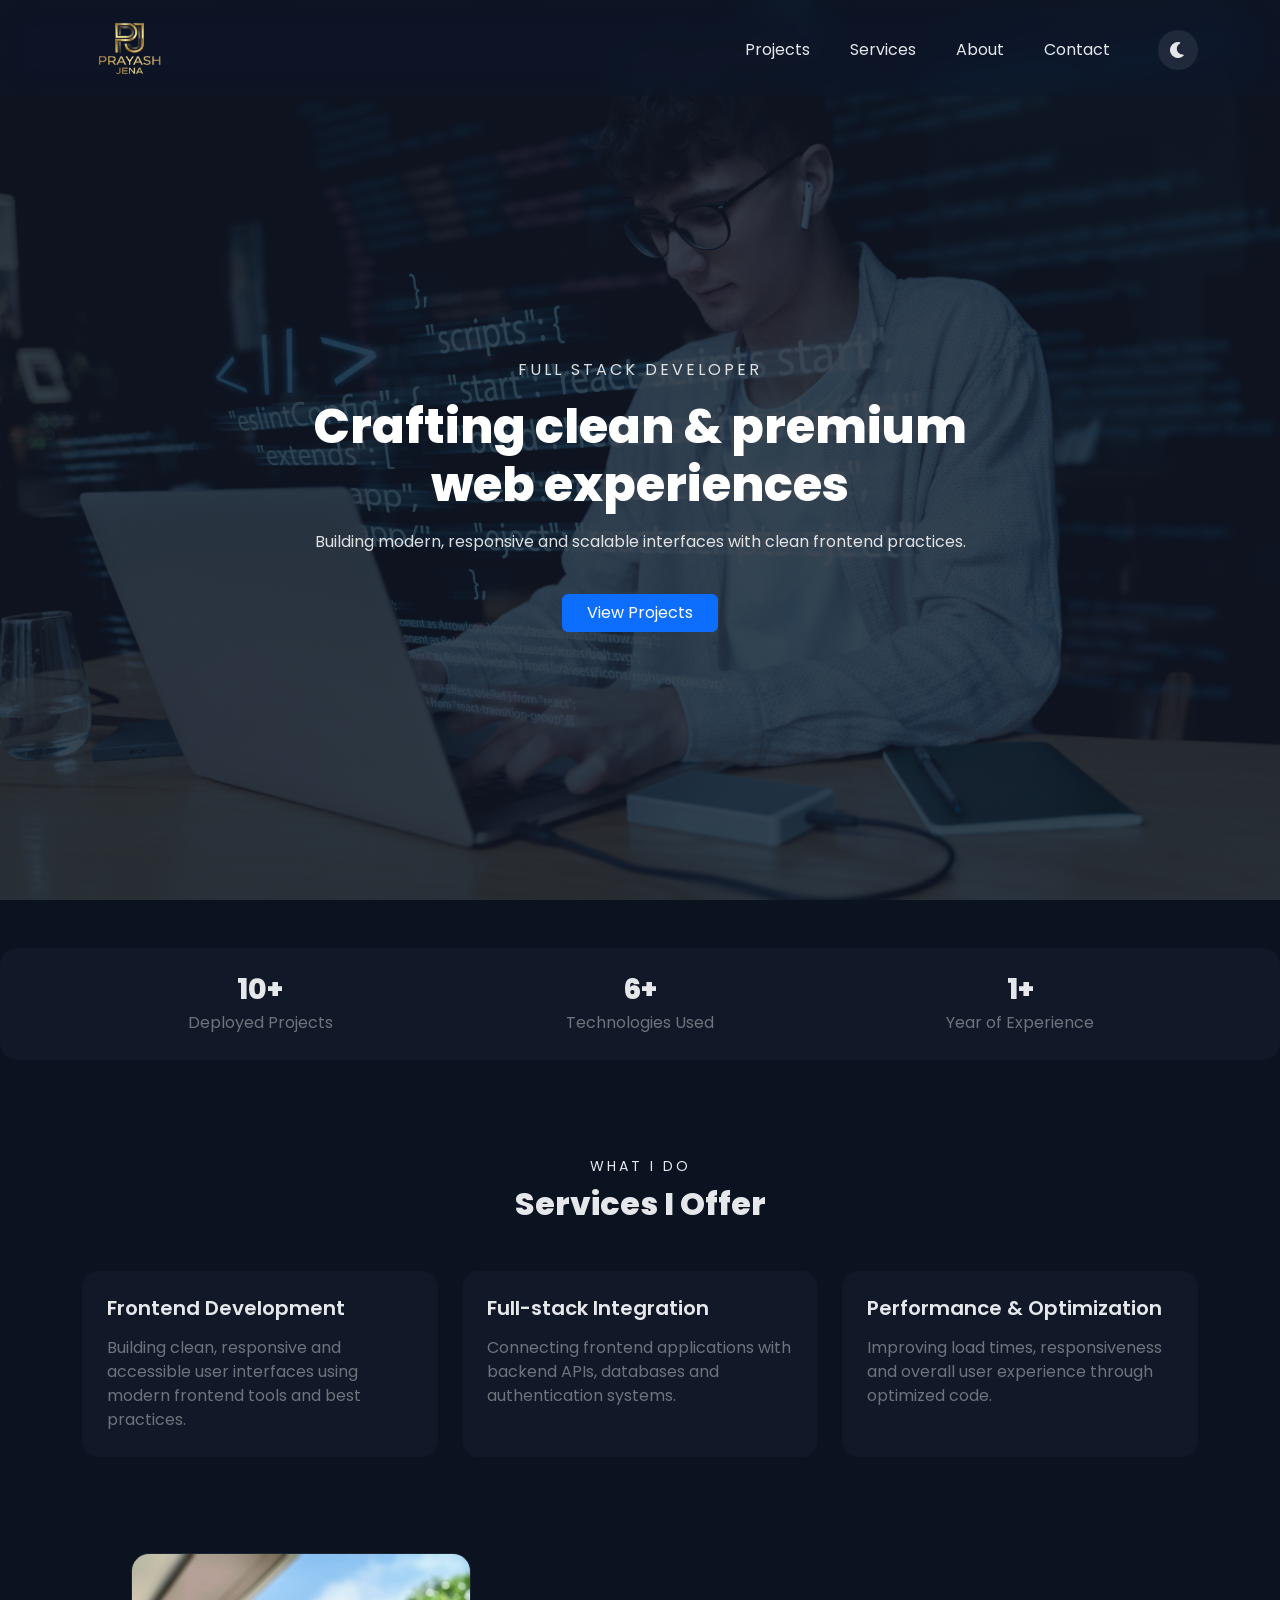
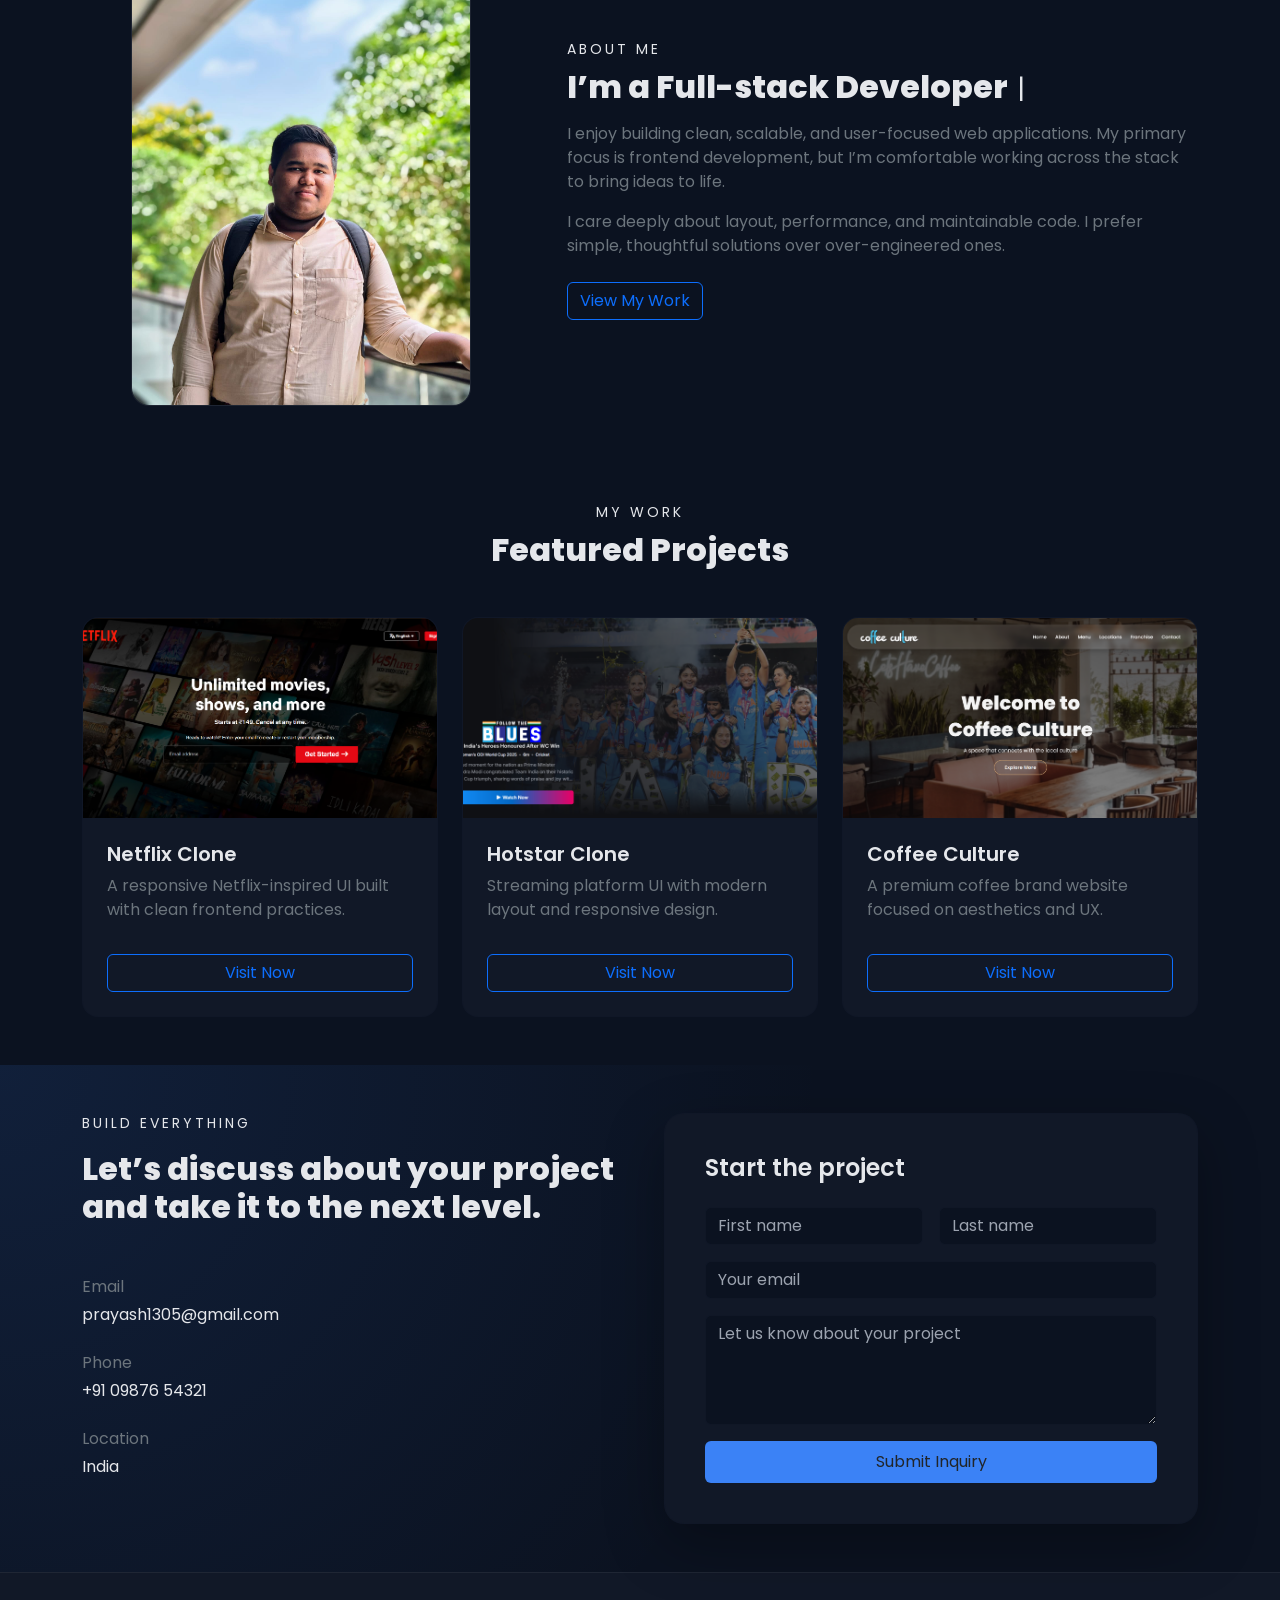
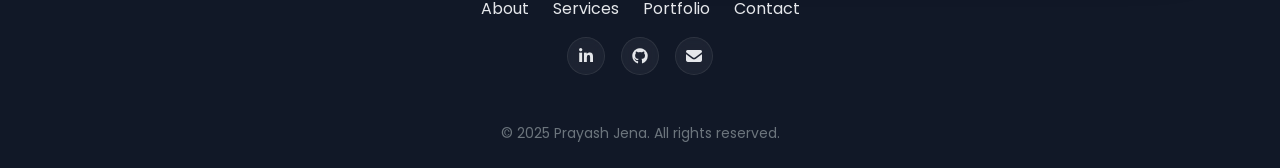
==== index.html @ 80532140 "Created and uploaded" ====
<!DOCTYPE html>
<html lang="en">

<head>
  <meta charset="UTF-8">
  <meta name="viewport" content="width=device-width, initial-scale=1.0">
  <title>Portfolio bootstrap</title>
  <link rel="stylesheet" href="./assets/css/bootstrap-icons.min.css">
  <link rel="stylesheet" href="./assets/css/all.min.css">
  <link rel="stylesheet" href="./assets/css/font.css">
  <link rel="stylesheet" href="./assets/css/bootstrap.min.css">
  <link rel="stylesheet" href="./assets/css/style.css">
  <link rel="shortcut icon" href="./assets/images/Me/logo.png" type="image/png">
</head>

<body>
  <header class="position-fixed top-0 start-0 w-100">
    <nav class="navbar navbar-expand-lg navbar-blur py-2 pb-1">
      <div class="container">

        <a class="navbar-brand fw-semibold" href="#hero">
          <img src="./assets/images/Me/logo-me.png" alt="logo" width="95" height="95" class="img-fluid d-block">
        </a>

        <button class="navbar-toggler border-0 shadow-none" type="button" data-bs-toggle="collapse"
          data-bs-target="#mainNavbar">
          <span class="navbar-toggler-icon"></span>
        </button>

        <div class="collapse navbar-collapse justify-content-end" id="mainNavbar">
          <ul class="navbar-nav align-items-lg-center gap-lg-4">

            <li class="nav-item"><a class="nav-link" href="#projects">Projects</a></li>
            <li class="nav-item"><a class="nav-link" href="#services">Services</a></li>
            <li class="nav-item"><a class="nav-link" href="#about">About</a></li>
            <li class="nav-item"><a class="nav-link" href="#contact">Contact</a></li>

            <li class="nav-item ms-lg-3">
              <button id="themeToggle"
                class="theme-toggle d-flex align-items-center justify-content-center rounded-circle border-0"
                aria-label="Toggle theme">
                <i class="fa-solid fa-moon"></i>
              </button>
            </li>

          </ul>
        </div>
      </div>
    </nav>
  </header>
  <main>
    <section id="hero" class="min-vh-100 d-flex align-items-center text-center">

      <div class="container">
        <div class="mx-auto hero-content">
          <div class="animate-up">
            <p class="text-uppercase fw-medium letter-spacing mb-3">
              Full Stack Developer
            </p>


            <h1 class="fw-bold display-5 mb-3">
              Crafting clean & premium<br class="d-none d-md-block">
              web experiences
            </h1>

            <p class="mt-3">
              Building modern, responsive and scalable interfaces with clean frontend practices.
            </p>

            <a href="#projects" class="btn btn-primary mt-4 px-4">
              View Projects
            </a>

          </div>
        </div>

    </section>
    <section id="stats" class="py-5">
      <div class="surface p-4">
        <div class="container">
          <div class="row text-center g-4">
            <div class="col-12 col-md-4 animate-up" data-stagger>
              <h3 class="fw-bold mb-1 stat-number" data-target="10">10+</h3>
              <p class="text-secondary mb-0">Deployed Projects</p>
            </div>
            <div class="col-12 col-md-4 animate-up" data-stagger>
              <h3 class="fw-bold mb-1 stat-number" data-target="6">6+</h3>
              <p class="text-secondary mb-0">Technologies Used</p>
            </div>
            <div class="col-12 col-md-4 animate-up" data-stagger>
              <h3 class="fw-bold mb-1 stat-number" data-target="1">&lt; 1</h3>
              <p class="text-secondary mb-0">Year of Experience</p>
            </div>
          </div>
        </div>
      </div>
    </section>
    <section id="services" class="py-5">
      <div class="container">
        <div class="text-center mb-5">
          <p class="text-uppercase small letter-spacing mb-2">
            What I Do
          </p>
          <h2 class="fw-bold">
            Services I Offer
          </h2>
        </div>
        <div class="row g-4">
          <div class="col-12 col-md-4">
            <div class="service-card h-100 p-4 animate-left" data-stagger>
              <h5 class="fw-semibold mb-3">Frontend Development</h5>
              <p class="text-secondary mb-0">
                Building clean, responsive and accessible user interfaces using modern frontend tools and best
                practices.
              </p>
            </div>
          </div>
          <div class="col-12 col-md-4">
            <div class="service-card h-100 p-4 animate-up" data-stagger>
              <h5 class="fw-semibold mb-3">Full-stack Integration</h5>
              <p class="text-secondary mb-0">
                Connecting frontend applications with backend APIs, databases and authentication systems.
              </p>
            </div>
          </div>
          <div class="col-12 col-md-4">
            <div class="service-card h-100 p-4 animate-right" data-stagger>
              <h5 class="fw-semibold mb-3">Performance & Optimization</h5>
              <p class="text-secondary mb-0">
                Improving load times, responsiveness and overall user experience through optimized code.
              </p>
            </div>
          </div>
        </div>
      </div>
    </section>
    <section id="about" class="py-5">
      <div class="container">

        <div class="row align-items-center g-5">

          <div class="col-12 col-md-5 text-center animate-left" data-stagger>
            <div class="about-img-wrapper mx-auto overflow-hidden">
              <img src="./assets/images/Me/me-hu.jpg" alt="Prayash" class="img-fluid w-100 h-auto d-block">
            </div>
          </div>

          <div class="col-12 col-md-7 animate-right" data-stagger>
            <p class="text-uppercase small letter-spacing mb-2">
              About Me
            </p>

            <h2 class="sub-title fw-bold mb-3">
              I’m a Full-stack Developer
            </h2>

            <p class="text-secondary mb-3">
              I enjoy building clean, scalable, and user-focused web applications.
              My primary focus is frontend development, but I’m comfortable working
              across the stack to bring ideas to life.
            </p>

            <p class="text-secondary mb-4">
              I care deeply about layout, performance, and maintainable code.
              I prefer simple, thoughtful solutions over over-engineered ones.
            </p>

            <a href="#projects" class="btn btn-outline-primary">
              View My Work
            </a>
          </div>

        </div>

      </div>
    </section>
    <section id="projects" class="py-5">
      <div class="container">
        <div class="text-center mb-5 animate-up" data-stagger>
          <p class="text-uppercase small letter-spacing mb-2">
            My Work
          </p>
          <h2 class="fw-bold">
            Featured Projects
          </h2>
        </div>

        <div class="row g-4">
          <div class="col-12 col-md-4">
            <div class="project-card h-100 d-flex flex-column animate-left" data-stagger>

              <div class="project-img-wrapper">
                <img src="./assets/images/project-images/netflix.png" alt="Netflix Clone">
              </div>

              <div class="p-4 d-flex flex-column flex-grow-1">
                <h5 class="fw-semibold mb-2">Netflix Clone</h5>
                <p class="text-secondary flex-grow-1">
                  A responsive Netflix-inspired UI built with clean frontend practices.
                </p>
                <a href="https://cinex-pj.vercel.app/" target="_blank" class="btn btn-outline-primary mt-3">
                  Visit Now
                </a>
              </div>

            </div>
          </div>
          <div class="col-12 col-md-4">
            <div class="project-card h-100 d-flex flex-column animate-up" data-stagger>

              <div class="project-img-wrapper">
                <img src="./assets/images/project-images/hotstar.png" alt="Hotstar Clone">
              </div>

              <div class="p-4 d-flex flex-column flex-grow-1">
                <h5 class="fw-semibold mb-2">Hotstar Clone</h5>
                <p class="text-secondary flex-grow-1">
                  Streaming platform UI with modern layout and responsive design.
                </p>
                <a href="https://jiohotstarclone.vercel.app/" target="_blank" class="btn btn-outline-primary mt-3">
                  Visit Now
                </a>
              </div>

            </div>
          </div>
          <div class="col-12 col-md-4">
            <div class="project-card h-100 d-flex flex-column animate-right" data-stagger>

              <div class="project-img-wrapper">
                <img src="./assets/images/project-images/cawfee.png" alt="Coffee Culture">
              </div>

              <div class="p-4 d-flex flex-column flex-grow-1">
                <h5 class="fw-semibold mb-2">Coffee Culture</h5>
                <p class="text-secondary flex-grow-1">
                  A premium coffee brand website focused on aesthetics and UX.
                </p>
                <a href="https://coffee-culture-pj.vercel.app/" target="_blank" class="btn btn-outline-primary mt-3">
                  Visit Now
                </a>
              </div>
            </div>
          </div>
        </div>
      </div>
    </section>
    <section id="contact" class="contact-section py-5">
      <div class="container">

        <div class="row g-5 align-items-stretch">

          <div class="col-12 col-lg-6 animate-left" data-stagger>

            <p class="text-uppercase small letter-spacing mb-3">
              Build Everything
            </p>

            <h2 class="fw-bold mb-4">
              Let’s discuss about your project<br>
              and take it to the next level.
            </h2>

            <div class="contact-info mt-5">

              <div class="mb-4">
                <p class="text-secondary mb-1">Email</p>
                <p class="mb-0">prayash1305@gmail.com</p>
              </div>

              <div class="mb-4">
                <p class="text-secondary mb-1">Phone</p>
                <p class="mb-0">+91 09876 54321</p>
              </div>

              <div>
                <p class="text-secondary mb-1">Location</p>
                <p class="mb-0">India</p>
              </div>

            </div>

          </div>

          <div class="col-12 col-lg-6 animate-right" data-stagger>

            <div class="contact-form-box">

              <h4 class="fw-semibold mb-4">
                Start the project
              </h4>

              <form>
                <div class="row g-3">

                  <div class="col-12 col-md-6">
                    <input type="text" class="form-control" placeholder="First name" required>
                  </div>

                  <div class="col-12 col-md-6">
                    <input type="text" class="form-control" placeholder="Last name" required>
                  </div>

                  <div class="col-12">
                    <input type="email" class="form-control" placeholder="Your email" required>
                  </div>

                  <div class="col-12">
                    <textarea class="form-control" rows="4" placeholder="Let us know about your project"
                      required></textarea>
                  </div>

                  <div class="col-12">
                    <button type="submit" class="btn sumbit-btn w-100 py-2">
                      Submit Inquiry
                    </button>
                  </div>

                </div>
              </form>

            </div>

          </div>

        </div>

      </div>
    </section>
  </main>
  <footer class="footer py-4">
    <div class="container text-center animate-up">
      <ul class="footer-nav d-flex justify-content-center gap-4 mb-3 p-0 m-0">
        <li><a href="#about" class="text-decoration-none">About</a></li>
        <li><a href="#services" class="text-decoration-none">Services</a></li>
        <li><a href="#projects" class="text-decoration-none">Portfolio</a></li>
        <li><a href="#contact" class="text-decoration-none">Contact</a></li>
      </ul>

      <div class="footer-social d-flex justify-content-center gap-3">
        <a href="https://in.linkedin.com/in/prayash-jena" target="_blank" aria-label="LinkedIn"
          class="d-flex justify-content-center align-items-center rounded-circle text-decoration-none">
          <i class="fa-brands fa-linkedin-in"></i>
        </a>

        <a href="https://github.com/prayash1322" target="_blank" aria-label="GitHub"
          class="d-flex justify-content-center align-items-center rounded-circle text-decoration-none">
          <i class="fa-brands fa-github"></i>
        </a>

        <a href="mailto:prayash1305@gmail.com" aria-label="Email"
          class="d-flex justify-content-center align-items-center rounded-circle text-decoration-none">
          <i class="fa-solid fa-envelope"></i>
        </a>
      </div>

    </div>
    </div>
    <div class="container text-center animate-up">
      <p class="pt-5 mb-0 small text-muted">
        © 2025 Prayash Jena. All rights reserved.
      </p>
    </div>
  </footer>

  <script src="./assets/js/bootstrap.bundle.js"></script>
  <script src="./assets/js/theme.js"></script>
  <button id="scrollTopBtn" class="btn rounded-circle position-fixed d-flex align-items-center justify-content-center"
    aria-label="Scroll to top">
    <i class="fa-solid fa-angles-up"></i>
  </button>
</body>

</html>
---- assets/css/font.css ----
@font-face {
    font-family: 'Poppins';
    src: url('../fonts/Poppins-Black.woff2') format('woff2'),
        url('../fonts/Poppins-Black.woff') format('woff');
    font-weight: 900;
    font-style: normal;
    font-display: swap;
}

@font-face {
    font-family: 'Poppins';
    src: url('../fonts/Poppins-BlackItalic.woff2') format('woff2'),
        url('../fonts/Poppins-BlackItalic.woff') format('woff');
    font-weight: 900;
    font-style: italic;
    font-display: swap;
}

@font-face {
    font-family: 'Poppins';
    src: url('../fonts/Poppins-Bold.woff2') format('woff2'),
        url('../fonts/Poppins-Bold.woff') format('woff');
    font-weight: bold;
    font-style: normal;
    font-display: swap;
}

@font-face {
    font-family: 'Poppins';
    src: url('../fonts/Poppins-ExtraLightItalic.woff2') format('woff2'),
        url('../fonts/Poppins-ExtraLightItalic.woff') format('woff');
    font-weight: 200;
    font-style: italic;
    font-display: swap;
}

@font-face {
    font-family: 'Poppins';
    src: url('../fonts/Poppins-ExtraLight.woff2') format('woff2'),
        url('../fonts/Poppins-ExtraLight.woff') format('woff');
    font-weight: 200;
    font-style: normal;
    font-display: swap;
}

@font-face {
    font-family: 'Poppins';
    src: url('../fonts/Poppins-Medium.woff2') format('woff2'),
        url('../fonts/Poppins-Medium.woff') format('woff');
    font-weight: 500;
    font-style: normal;
    font-display: swap;
}

@font-face {
    font-family: 'Poppins';
    src: url('../fonts/Poppins-Italic.woff2') format('woff2'),
        url('../fonts/Poppins-Italic.woff') format('woff');
    font-weight: normal;
    font-style: italic;
    font-display: swap;
}

@font-face {
    font-family: 'Poppins';
    src: url('../fonts/Poppins-BoldItalic.woff2') format('woff2'),
        url('../fonts/Poppins-BoldItalic.woff') format('woff');
    font-weight: bold;
    font-style: italic;
    font-display: swap;
}

@font-face {
    font-family: 'Poppins';
    src: url('../fonts/Poppins-LightItalic.woff2') format('woff2'),
        url('../fonts/Poppins-LightItalic.woff') format('woff');
    font-weight: 300;
    font-style: italic;
    font-display: swap;
}

@font-face {
    font-family: 'Poppins';
    src: url('../fonts/Poppins-Light.woff2') format('woff2'),
        url('../fonts/Poppins-Light.woff') format('woff');
    font-weight: 300;
    font-style: normal;
    font-display: swap;
}

@font-face {
    font-family: 'Poppins';
    src: url('../fonts/Poppins-ExtraBoldItalic.woff2') format('woff2'),
        url('../fonts/Poppins-ExtraBoldItalic.woff') format('woff');
    font-weight: bold;
    font-style: italic;
    font-display: swap;
}

@font-face {
    font-family: 'Poppins';
    src: url('../fonts/Poppins-ExtraBold.woff2') format('woff2'),
        url('../fonts/Poppins-ExtraBold.woff') format('woff');
    font-weight: bold;
    font-style: normal;
    font-display: swap;
}

@font-face {
    font-family: 'Poppins';
    src: url('../fonts/Poppins-SemiBoldItalic.woff2') format('woff2'),
        url('../fonts/Poppins-SemiBoldItalic.woff') format('woff');
    font-weight: 600;
    font-style: italic;
    font-display: swap;
}

@font-face {
    font-family: 'Poppins';
    src: url('../fonts/Poppins-Regular.woff2') format('woff2'),
        url('../fonts/Poppins-Regular.woff') format('woff');
    font-weight: normal;
    font-style: normal;
    font-display: swap;
}

@font-face {
    font-family: 'Poppins';
    src: url('../fonts/Poppins-MediumItalic.woff2') format('woff2'),
        url('../fonts/Poppins-MediumItalic.woff') format('woff');
    font-weight: 500;
    font-style: italic;
    font-display: swap;
}

@font-face {
    font-family: 'Poppins';
    src: url('../fonts/Poppins-SemiBold.woff2') format('woff2'),
        url('../fonts/Poppins-SemiBold.woff') format('woff');
    font-weight: 600;
    font-style: normal;
    font-display: swap;
}

@font-face {
    font-family: 'Poppins';
    src: url('../fonts/Poppins-ThinItalic.woff2') format('woff2'),
        url('../fonts/Poppins-ThinItalic.woff') format('woff');
    font-weight: 100;
    font-style: italic;
    font-display: swap;
}

@font-face {
    font-family: 'Poppins';
    src: url('../fonts/Poppins-Thin.woff2') format('woff2'),
        url('../fonts/Poppins-Thin.woff') format('woff');
    font-weight: 100;
    font-style: normal;
    font-display: swap;
}
---- assets/css/style.css ----
:root {
  --bg-main: #0b1220;
  --bg-dark: #111827;
  --surface-dark: rgba(17, 24, 39, 0.7);
  --text-light: #e5e7eb;
  --text-muted: #9ca3af;
  --bs-body-font-family: 'Poppins';
  --accent-blue: #3b82f6;
  --accent-gold: #c7a24d;
  --blur-strength: 14px;
  --navbar-blur-bg: rgba(17, 24, 39, 0.4);
  --hero-overlay: rgba(17, 24, 39, 0.8);
  --hero-text: #ffffff;
  --hero-subtext: rgba(255, 255, 255, 0.85);
  --contact-bg: radial-gradient(circle at top left, rgba(59, 130, 246, 0.12), transparent 60%);
}

body.light-theme {
  --bg-main: #f5f7fb;
  --bg-dark: #ffffff;
  --surface-dark: rgba(0, 0, 0, 0.04);
  --text-light: #0f172a;
  --text-muted: #475569;
  --accent-blue: #2563eb;
  --hero-overlay: rgba(245, 247, 251, 0.65);
  --hero-text: #0f172a;
  --hero-subtext: #131e2f;
  --contact-bg: radial-gradient(circle at top left, rgba(37, 99, 235, 0.08), transparent 60%);
}

::-webkit-scrollbar {
  display: none;
}

body {
  background-color: var(--bg-main);
  color: var(--text-light);
  font-family: var(--bs-body-font-family);
  overflow-x: hidden;
}

section {
  background-color: var(--bg-main);
}

header {
  position: fixed;
  top: 0;
  width: 100%;
  z-index: 10;
}

.navbar {
  padding: 12px 0;
}

.navbar-blur {
  background: var(--navbar-blur-bg);
  backdrop-filter: saturate(150%) blur(var(--blur-strength));
  -webkit-backdrop-filter: saturate(150%) blur(var(--blur-strength));
}

.navbar .nav-link {
  position: relative;
  color: var(--text-light);
}

body.light-theme .navbar .nav-link {
  color: var(--hero-subtext);
}

.navbar .nav-link:hover {
  color: var(--accent-blue);
}

.navbar .nav-link::after {
  content: "";
  position: absolute;
  left: 0;
  bottom: -1px;
  width: 0;
  height: 2px;
  background: var(--accent-blue);
  transition: width 0.3s ease;
}

.navbar .nav-link:hover::after {
  width: 100%;
}

.theme-toggle {
  width: 40px;
  height: 40px;
  background: rgba(255, 255, 255, 0.08);
  border: 1px solid rgba(255, 255, 255, 0.18);
  color: var(--text-light);
  transition: all 0.2s ease;
}

body.light-theme .theme-toggle {
  background: rgba(0, 0, 0, 0.05);
  border-color: rgba(0, 0, 0, 0.1);
  color: #0f172a;
}

.theme-toggle i {
  transition: transform 0.4s ease, opacity 0.4s ease;
}

.theme-toggle i.rotate {
  transform: rotate(180deg);
  opacity: 0;
}

.btn {
  transition: all 0.25s ease;
}

.btn:hover {
  transform: translateY(-2px);
  box-shadow: 0 8px 24px rgba(0, 0, 0, 0.25);
}

#hero {
  padding-top: 90px;
  background:
    linear-gradient(var(--hero-overlay), var(--hero-overlay)),
    url("../images/hero.jpg") center / cover no-repeat;
}

#hero h1 {
  color: var(--hero-text);
}

#hero p {
  color: var(--hero-subtext);
}

.hero-content {
  max-width: 720px;
}

.letter-spacing {
  letter-spacing: 3px;
}

.animate-up,
.animate-left,
.animate-right {
  opacity: 0;
  transition: all 0.8s ease;
}

.animate-up {
  transform: translateY(24px);
}

.animate-left {
  transform: translateX(-32px);
}

.animate-right {
  transform: translateX(32px);
}

.animate-up.show,
.animate-left.show,
.animate-right.show {
  opacity: 1;
  transform: translate(0);
}

.surface,
.service-card,
.project-card,
.contact-form-box {
  background-color: var(--bg-dark);
  border: 1px solid var(--surface-dark);
}

.surface {
  border-radius: 16px;
}

.service-card {
  border-radius: 16px;
  transition: all 0.3s ease;
}

.service-card:hover {
  transform: translateY(-4px);
  border-color: var(--accent-blue);
  box-shadow: 0 12px 32px rgba(0, 0, 0, 0.35);
}

.project-card {
  border-radius: 16px;
  overflow: hidden;
  transition: all 0.3s ease;
}

.project-card:hover {
  border-color: var(--accent-blue);
  box-shadow: 1px 3px 8px var(--accent-blue);
}

.project-img-wrapper {
  overflow: hidden;
}

.project-img-wrapper img {
  width: 100%;
  height: 200px;
  object-fit: cover;
  transition: transform 0.5s ease;
}

.project-card:hover img {
  transform: scale(1.08);
}

.about-img-wrapper {
  max-width: 340px;
  border-radius: 18px;
  border: 1px solid rgba(255, 255, 255, 0.08);
}

.sub-title {
  position: relative;
}

.sub-title::after {
  content: "|";
  font-weight: 400;
  margin-left: 3px;
  font-size: 26px;
  animation: blink 1s infinite;
}

@keyframes blink {
  50% { opacity: 0; }
}

.contact-section {
  background: var(--contact-bg);
}

.contact-form-box {
  padding: 2.5rem;
  border-radius: 20px;
  box-shadow: 0 20px 60px rgba(0, 0, 0, 0.3);
}

.contact-form-box .form-control {
  background-color: var(--bg-main);
  border: 1px solid var(--surface-dark);
  color: var(--text-light);
}

.contact-form-box .form-control::placeholder {
  color: var(--text-muted);
}

.contact-form-box .form-control:focus {
  border-color: var(--accent-blue);
  box-shadow: 0 1px 5px var(--accent-blue);
}

.sumbit-btn {
  background-color: var(--accent-blue);
  transition: all 0.3s ease;
}

.sumbit-btn:hover {
  background-color: transparent;
  border: 1px solid var(--accent-blue);
}

.footer {
  background-color: var(--bg-dark);
  border-top: 1px solid rgba(255, 255, 255, 0.06);
  color: var(--text-muted);
}

.footer-nav {
  list-style: none;
}

.footer-nav a,
.footer-social a {
  color: var(--text-light);
  transition: all 0.25s ease;
}

.footer-nav a:hover {
  color: var(--text-muted);
}

.footer-social a {
  width: 38px;
  height: 38px;
  background: rgba(255, 255, 255, 0.05);
  border: 1px solid rgba(255, 255, 255, 0.08);
  backdrop-filter: blur(6px);
}

.footer-social a:hover {
  transform: translateY(-3px);
  background: rgba(255, 255, 255, 0.12);
}

#scrollTopBtn {
  right: 24px;
  bottom: 24px;
  width: 42px;
  height: 42px;
  background: rgba(255, 255, 255, 0.08);
  border: 1px solid rgba(255, 255, 255, 0.12);
  color: var(--text-light);
  opacity: 0;
  visibility: hidden;
  transition: all 0.3s ease;
  z-index: 100;
}

#scrollTopBtn.show {
  opacity: 1;
  visibility: visible;
}

#scrollTopBtn:hover {
  background: rgba(255, 255, 255, 0.16);
  transform: translateY(-2px);
}

body.light-theme #scrollTopBtn {
  background: rgba(0, 0, 0, 0.06);
  border-color: rgba(0, 0, 0, 0.12);
  color: var(--text-light);
}


@media (max-width: 576px) {
  section {
    padding: 48px 0;
  }

  #hero h1 {
    font-size: 33.6px;
  }

  #hero p {
    font-size: 15.2px;
  }

  .project-img-wrapper img {
    height: 180px;
  }

  .animate-left,
  .animate-right {
    transform: translateY(24px);
  }
}
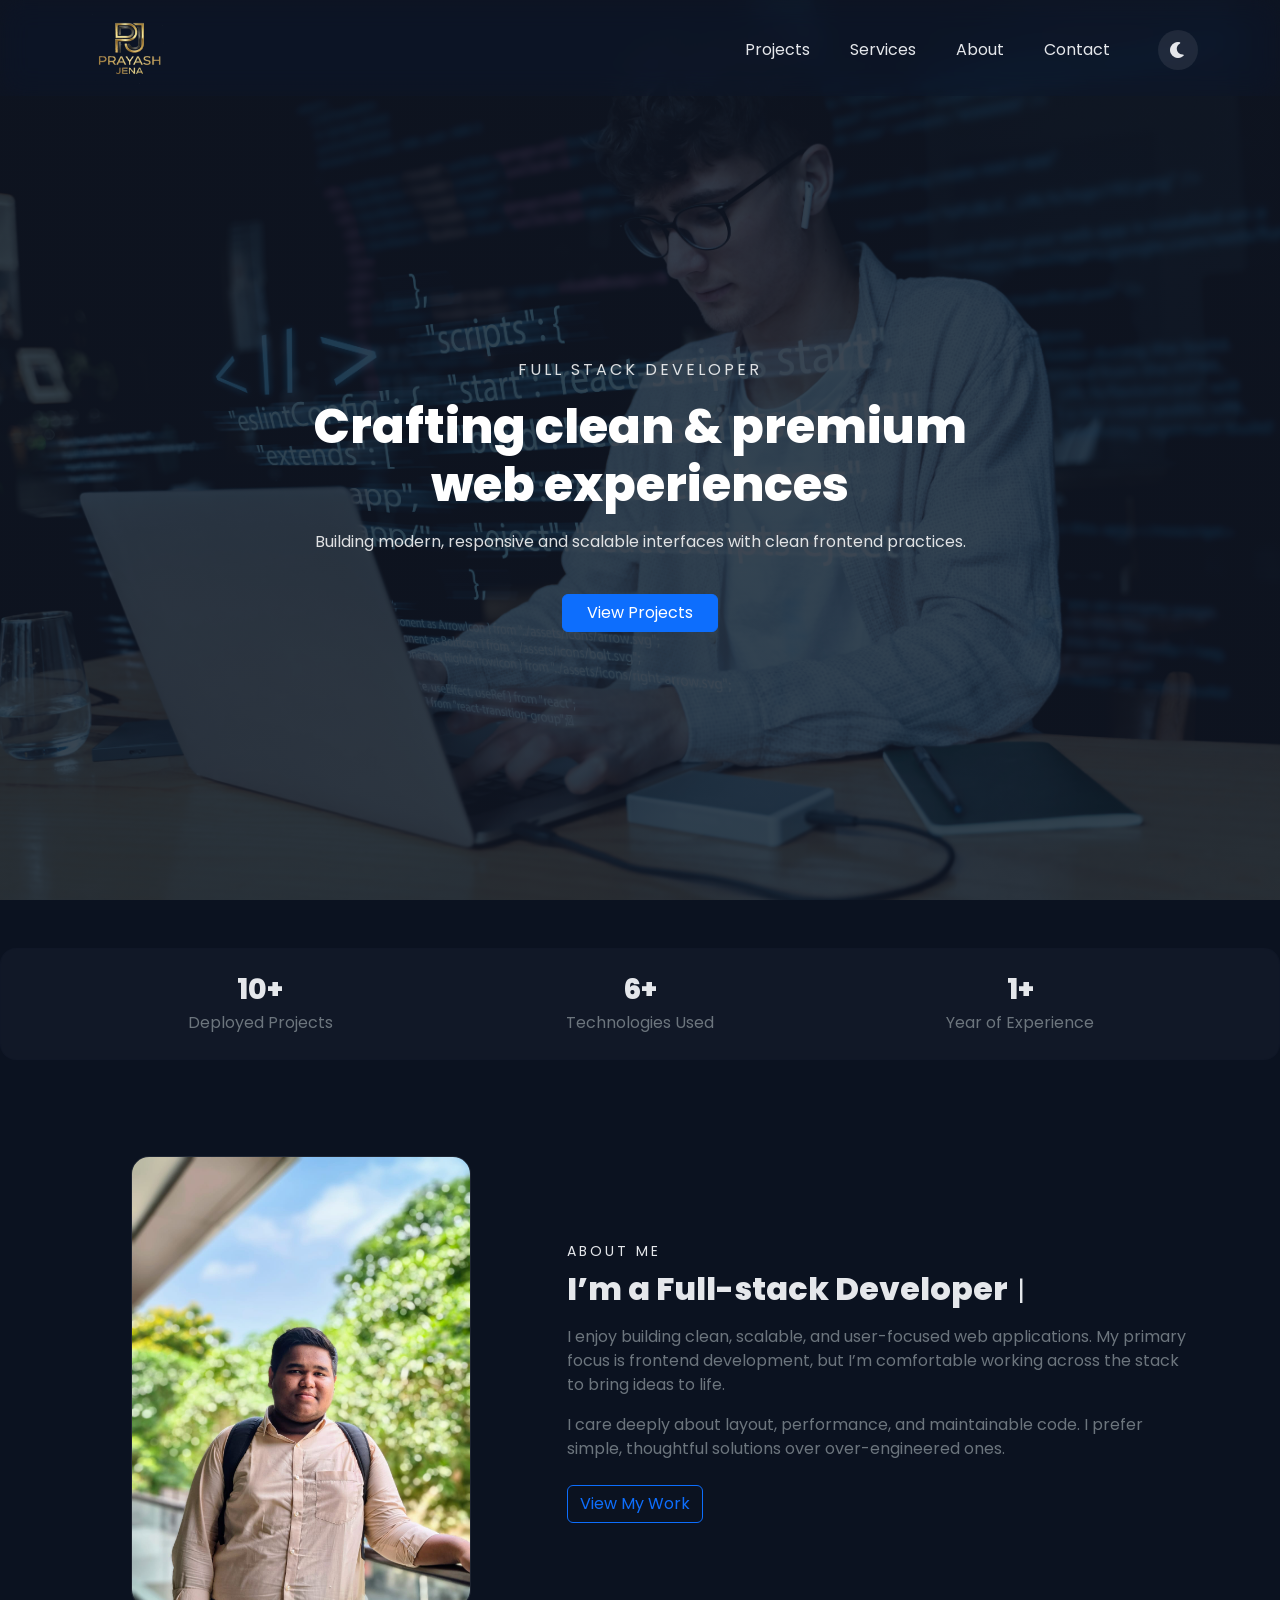
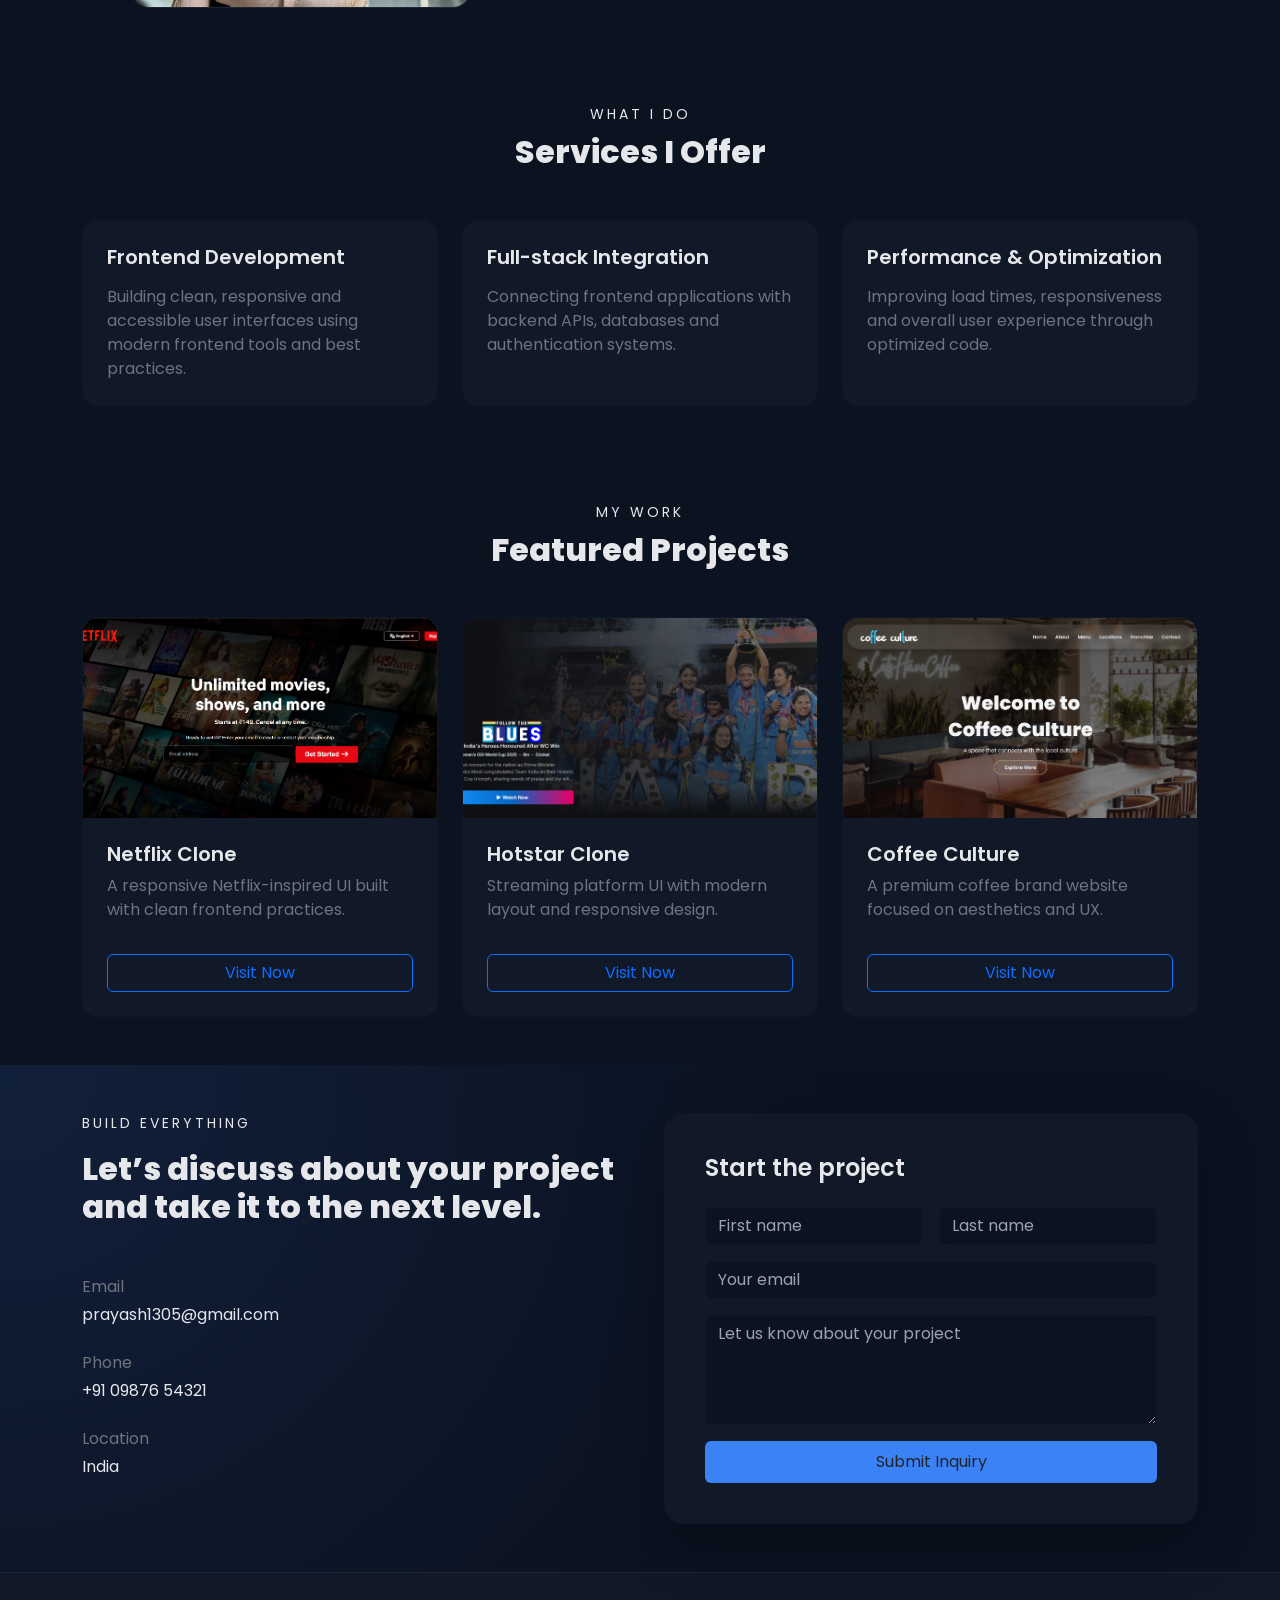
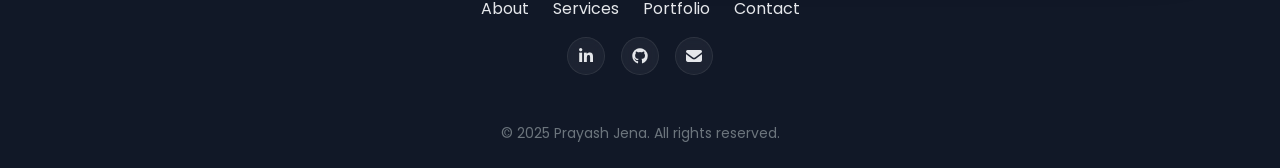
==== commit ad236b7c: "little fixing" ====
--- a/index.html
+++ b/index.html
@@ -14,6 +14,7 @@
 </head>
 
 <body>
+  <!-- Header -->
   <header class="position-fixed top-0 start-0 w-100">
     <nav class="navbar navbar-expand-lg navbar-blur py-2 pb-1">
       <div class="container">
@@ -48,34 +49,31 @@
       </div>
     </nav>
   </header>
+  <!-- Main -->
   <main>
+    <!-- Hero Section -->
     <section id="hero" class="min-vh-100 d-flex align-items-center text-center">
-
       <div class="container">
         <div class="mx-auto hero-content">
           <div class="animate-up">
             <p class="text-uppercase fw-medium letter-spacing mb-3">
               Full Stack Developer
             </p>
-
-
             <h1 class="fw-bold display-5 mb-3">
               Crafting clean & premium<br class="d-none d-md-block">
               web experiences
             </h1>
-
             <p class="mt-3">
               Building modern, responsive and scalable interfaces with clean frontend practices.
             </p>
-
             <a href="#projects" class="btn btn-primary mt-4 px-4">
               View Projects
             </a>
-
-          </div>
-        </div>
-
-    </section>
+          </div>
+        </div>
+    </section>
+
+    <!-- Stats Section -->
     <section id="stats" class="py-5">
       <div class="surface p-4">
         <div class="container">
@@ -96,6 +94,48 @@
         </div>
       </div>
     </section>
+    <!-- About Section -->
+    <section id="about" class="py-5">
+      <div class="container">
+
+        <div class="row align-items-center g-5">
+
+          <div class="col-12 col-md-5 text-center animate-left" data-stagger>
+            <div class="about-img-wrapper mx-auto overflow-hidden">
+              <img src="./assets/images/Me/me-hu.jpg" alt="Prayash" class="img-fluid w-100 h-auto d-block">
+            </div>
+          </div>
+
+          <div class="col-12 col-md-7 animate-right" data-stagger>
+            <p class="text-uppercase small letter-spacing mb-2">
+              About Me
+            </p>
+
+            <h2 class="sub-title fw-bold mb-3">
+              I’m a Full-stack Developer
+            </h2>
+
+            <p class="text-secondary mb-3">
+              I enjoy building clean, scalable, and user-focused web applications.
+              My primary focus is frontend development, but I’m comfortable working
+              across the stack to bring ideas to life.
+            </p>
+
+            <p class="text-secondary mb-4">
+              I care deeply about layout, performance, and maintainable code.
+              I prefer simple, thoughtful solutions over over-engineered ones.
+            </p>
+
+            <a href="#projects" class="btn btn-outline-primary">
+              View My Work
+            </a>
+          </div>
+
+        </div>
+
+      </div>
+    </section>
+    <!-- Services Section -->
     <section id="services" class="py-5">
       <div class="container">
         <div class="text-center mb-5">
@@ -135,46 +175,7 @@
         </div>
       </div>
     </section>
-    <section id="about" class="py-5">
-      <div class="container">
-
-        <div class="row align-items-center g-5">
-
-          <div class="col-12 col-md-5 text-center animate-left" data-stagger>
-            <div class="about-img-wrapper mx-auto overflow-hidden">
-              <img src="./assets/images/Me/me-hu.jpg" alt="Prayash" class="img-fluid w-100 h-auto d-block">
-            </div>
-          </div>
-
-          <div class="col-12 col-md-7 animate-right" data-stagger>
-            <p class="text-uppercase small letter-spacing mb-2">
-              About Me
-            </p>
-
-            <h2 class="sub-title fw-bold mb-3">
-              I’m a Full-stack Developer
-            </h2>
-
-            <p class="text-secondary mb-3">
-              I enjoy building clean, scalable, and user-focused web applications.
-              My primary focus is frontend development, but I’m comfortable working
-              across the stack to bring ideas to life.
-            </p>
-
-            <p class="text-secondary mb-4">
-              I care deeply about layout, performance, and maintainable code.
-              I prefer simple, thoughtful solutions over over-engineered ones.
-            </p>
-
-            <a href="#projects" class="btn btn-outline-primary">
-              View My Work
-            </a>
-          </div>
-
-        </div>
-
-      </div>
-    </section>
+    <!-- Projects Section -->
     <section id="projects" class="py-5">
       <div class="container">
         <div class="text-center mb-5 animate-up" data-stagger>
@@ -246,6 +247,7 @@
         </div>
       </div>
     </section>
+    <!-- Contact Section -->
     <section id="contact" class="contact-section py-5">
       <div class="container">
 
@@ -329,6 +331,7 @@
       </div>
     </section>
   </main>
+  <!-- Footer -->
   <footer class="footer py-4">
     <div class="container text-center animate-up">
       <ul class="footer-nav d-flex justify-content-center gap-4 mb-3 p-0 m-0">
--- a/assets/css/style.css
+++ b/assets/css/style.css
@@ -1,3 +1,4 @@
+/* Root Variables */
 :root {
   --bg-main: #0b1220;
   --bg-dark: #111827;
@@ -6,7 +7,6 @@
   --text-muted: #9ca3af;
   --bs-body-font-family: 'Poppins';
   --accent-blue: #3b82f6;
-  --accent-gold: #c7a24d;
   --blur-strength: 14px;
   --navbar-blur-bg: rgba(17, 24, 39, 0.4);
   --hero-overlay: rgba(17, 24, 39, 0.8);
@@ -15,6 +15,7 @@
   --contact-bg: radial-gradient(circle at top left, rgba(59, 130, 246, 0.12), transparent 60%);
 }
 
+/* Light Theme */
 body.light-theme {
   --bg-main: #f5f7fb;
   --bg-dark: #ffffff;
@@ -28,6 +29,7 @@
   --contact-bg: radial-gradient(circle at top left, rgba(37, 99, 235, 0.08), transparent 60%);
 }
 
+/* Scrollbar */
 ::-webkit-scrollbar {
   display: none;
 }
@@ -43,6 +45,7 @@
   background-color: var(--bg-main);
 }
 
+/* Navbar */
 header {
   position: fixed;
   top: 0;
@@ -72,6 +75,28 @@
 .navbar .nav-link:hover {
   color: var(--accent-blue);
 }
+
+.navbar-toggler {
+  border-color: rgba(255, 255, 255, 0.6);
+}
+
+.navbar-toggler-icon {
+  filter: brightness(0) invert(1);
+}
+
+.navbar-dark .navbar-toggler-icon {
+  filter: invert(1);
+}
+
+body.light-theme .navbar-toggler {
+  border-color: rgba(0,0,0,.35);
+}
+
+body.light-theme .navbar-toggler-icon {
+  filter: invert(0);
+}
+
+
 
 .navbar .nav-link::after {
   content: "";
@@ -112,6 +137,7 @@
   opacity: 0;
 }
 
+/* Buttons */
 .btn {
   transition: all 0.25s ease;
 }
@@ -121,6 +147,7 @@
   box-shadow: 0 8px 24px rgba(0, 0, 0, 0.25);
 }
 
+/* Hero Section */
 #hero {
   padding-top: 90px;
   background:
@@ -144,6 +171,7 @@
   letter-spacing: 3px;
 }
 
+/* Animations */
 .animate-up,
 .animate-left,
 .animate-right {
@@ -170,6 +198,7 @@
   transform: translate(0);
 }
 
+/* Cards */
 .surface,
 .service-card,
 .project-card,
@@ -241,6 +270,7 @@
   50% { opacity: 0; }
 }
 
+/* Contact Section */
 .contact-section {
   background: var(--contact-bg);
 }
@@ -276,6 +306,7 @@
   border: 1px solid var(--accent-blue);
 }
 
+/* Footer */
 .footer {
   background-color: var(--bg-dark);
   border-top: 1px solid rgba(255, 255, 255, 0.06);
@@ -309,6 +340,7 @@
   background: rgba(255, 255, 255, 0.12);
 }
 
+/* Scroll to Top Button */
 #scrollTopBtn {
   right: 24px;
   bottom: 24px;
@@ -339,7 +371,7 @@
   color: var(--text-light);
 }
 
-
+/* Media Queries */
 @media (max-width: 576px) {
   section {
     padding: 48px 0;
@@ -361,4 +393,12 @@
   .animate-right {
     transform: translateY(24px);
   }
-}
+
+  .navbar-toggler {
+    padding: 6px 8px;
+    border-radius: 10px;
+    background: rgba(255, 255, 255, 0.08);
+    backdrop-filter: blur(6px);
+  }
+}
+
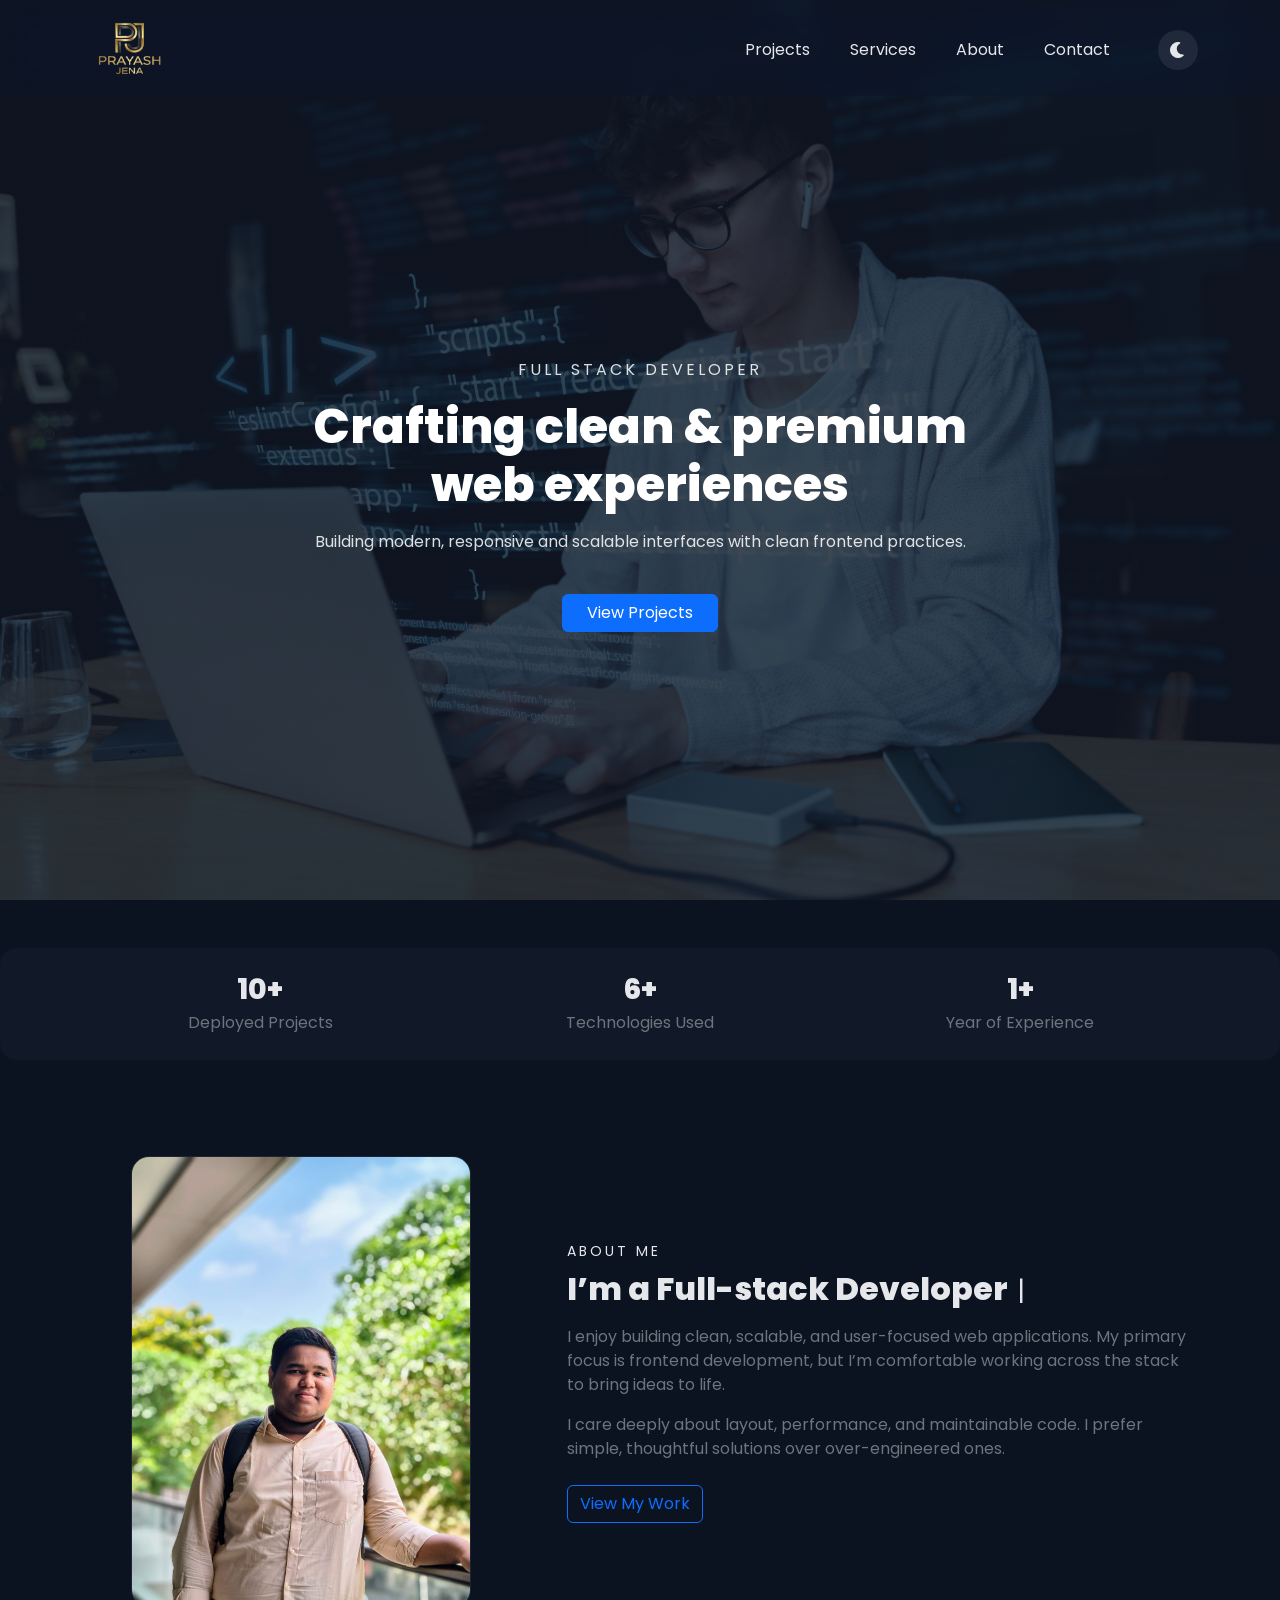
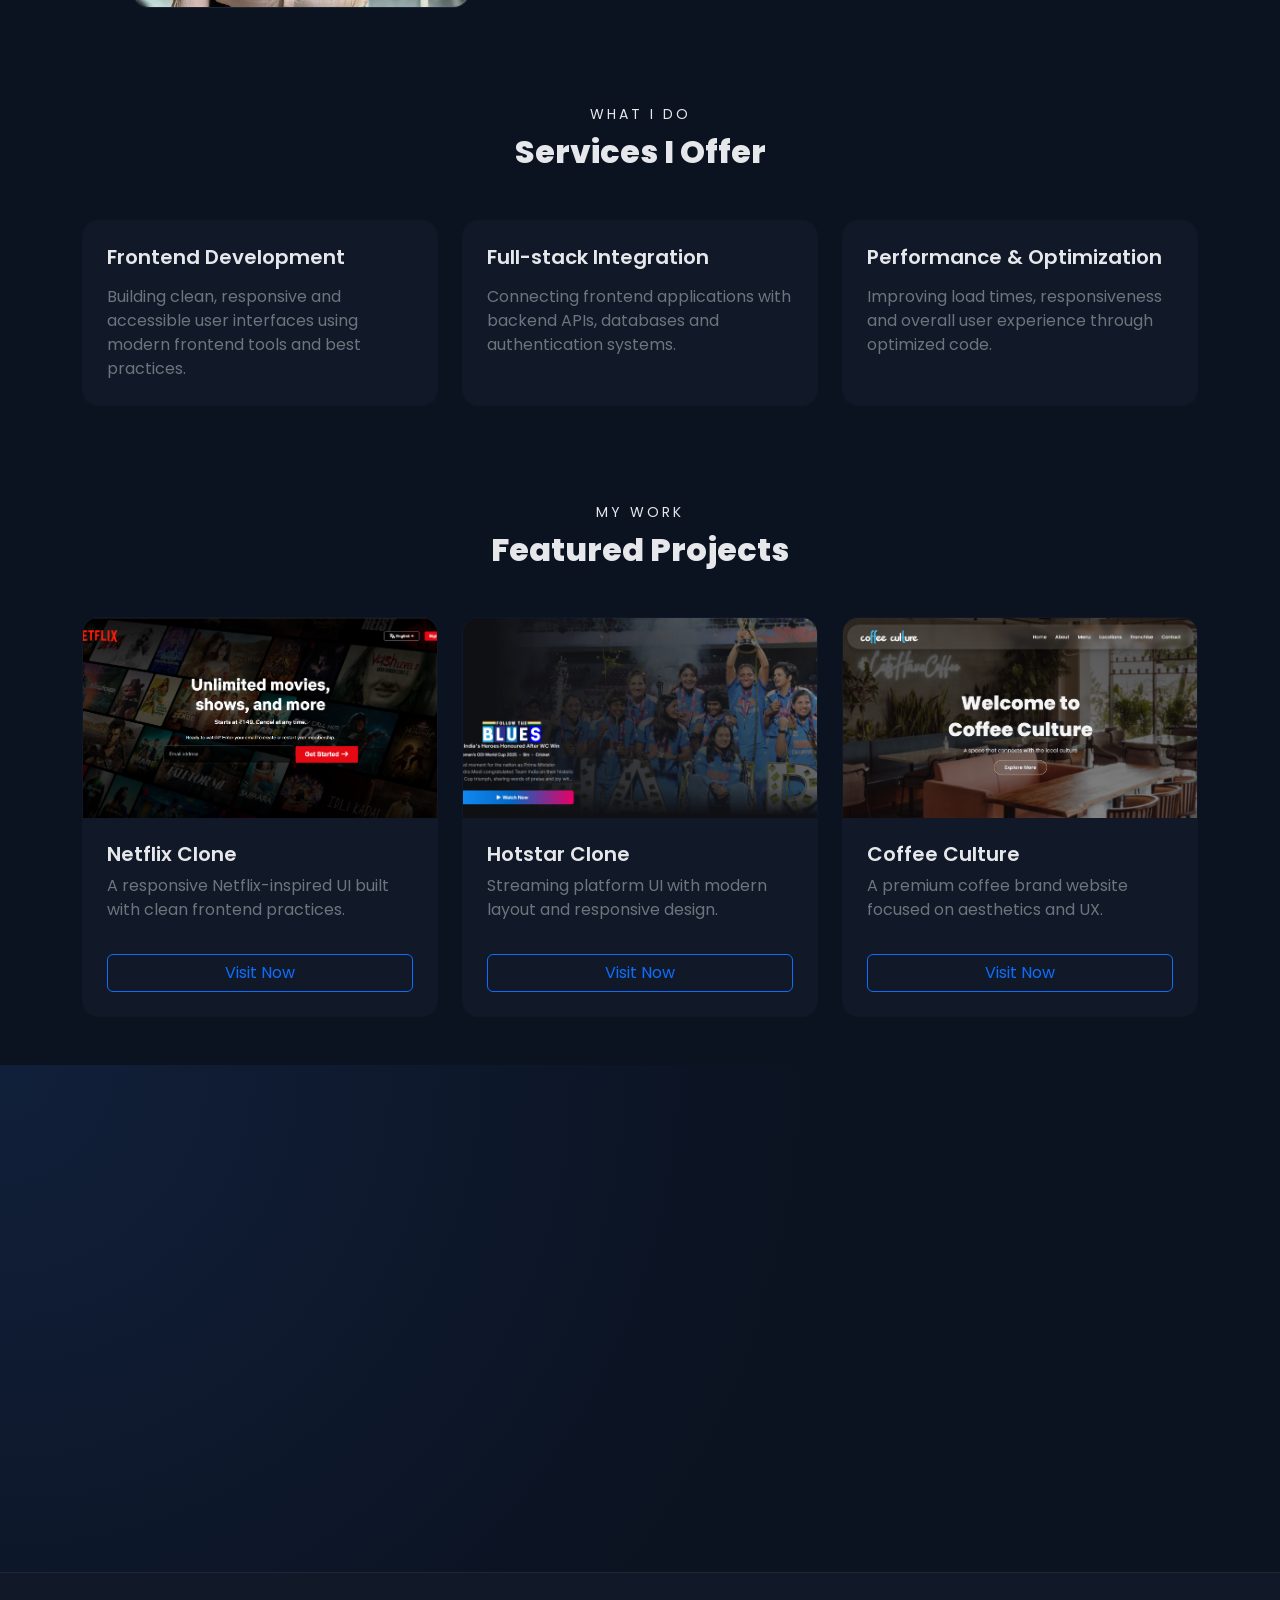
==== commit 13f1de60: "little footer update" ====
--- a/index.html
+++ b/index.html
@@ -364,6 +364,9 @@
       <p class="pt-5 mb-0 small text-muted">
         © 2025 Prayash Jena. All rights reserved.
       </p>
+      <p class="pt-1 mb-0 fw-semibold text-muted">
+        Made with Love ❤️
+      </p>
     </div>
   </footer>
 
--- a/assets/css/style.css
+++ b/assets/css/style.css
@@ -34,23 +34,29 @@
   display: none;
 }
 
+html, body {
+  width: 100%;
+  max-width: 100%;
+  overflow-x: hidden;
+}
+
 body {
   background-color: var(--bg-main);
   color: var(--text-light);
   font-family: var(--bs-body-font-family);
-  overflow-x: hidden;
 }
 
 section {
   background-color: var(--bg-main);
 }
 
-/* Navbar */
 header {
   position: fixed;
   top: 0;
+  left: 0;
+  right: 0;
   width: 100%;
-  z-index: 10;
+  z-index: 20;
 }
 
 .navbar {
@@ -96,7 +102,9 @@
   filter: invert(0);
 }
 
-
+.container {
+  overflow-x: hidden;
+}
 
 .navbar .nav-link::after {
   content: "";
@@ -208,6 +216,8 @@
 }
 
 .surface {
+  max-width: 100%;
+  overflow: hidden;
   border-radius: 16px;
 }
 
@@ -373,6 +383,10 @@
 
 /* Media Queries */
 @media (max-width: 576px) {
+  body{
+    overflow-x: hidden;
+  }
+
   section {
     padding: 48px 0;
   }
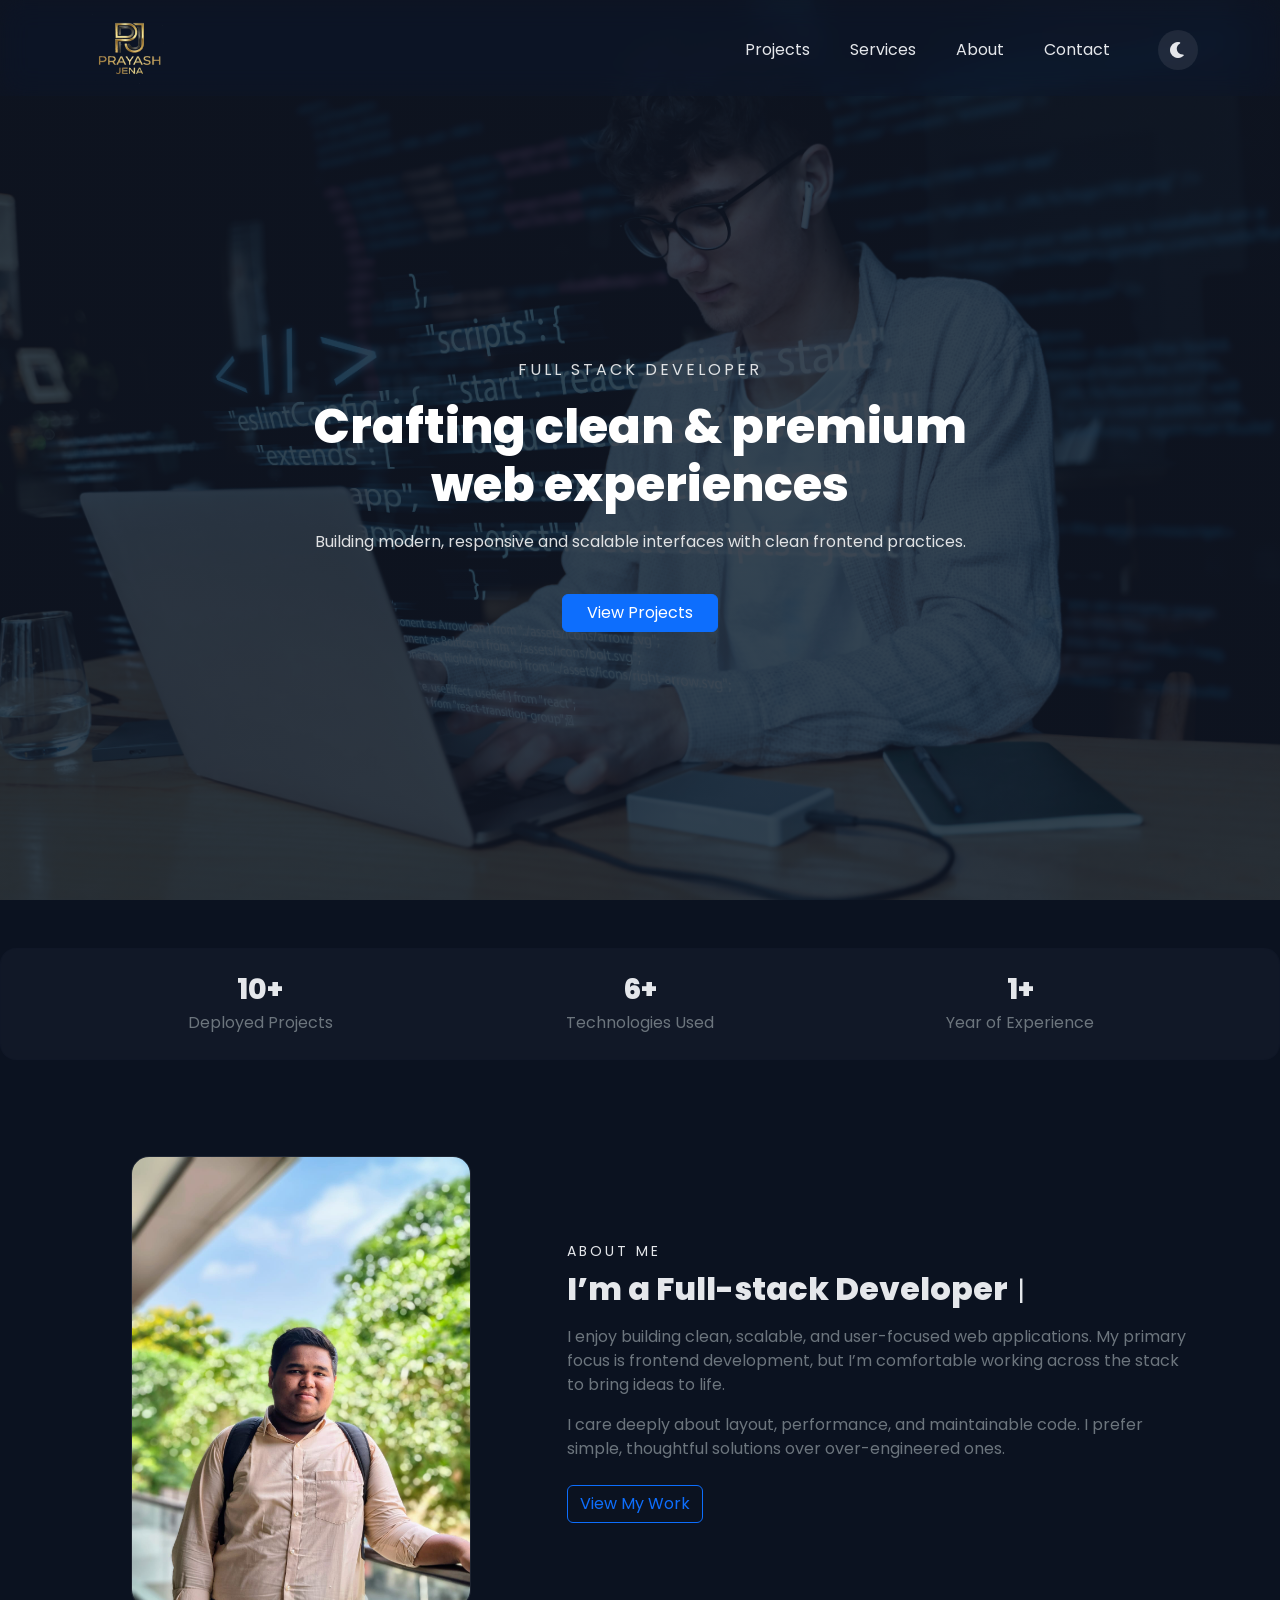
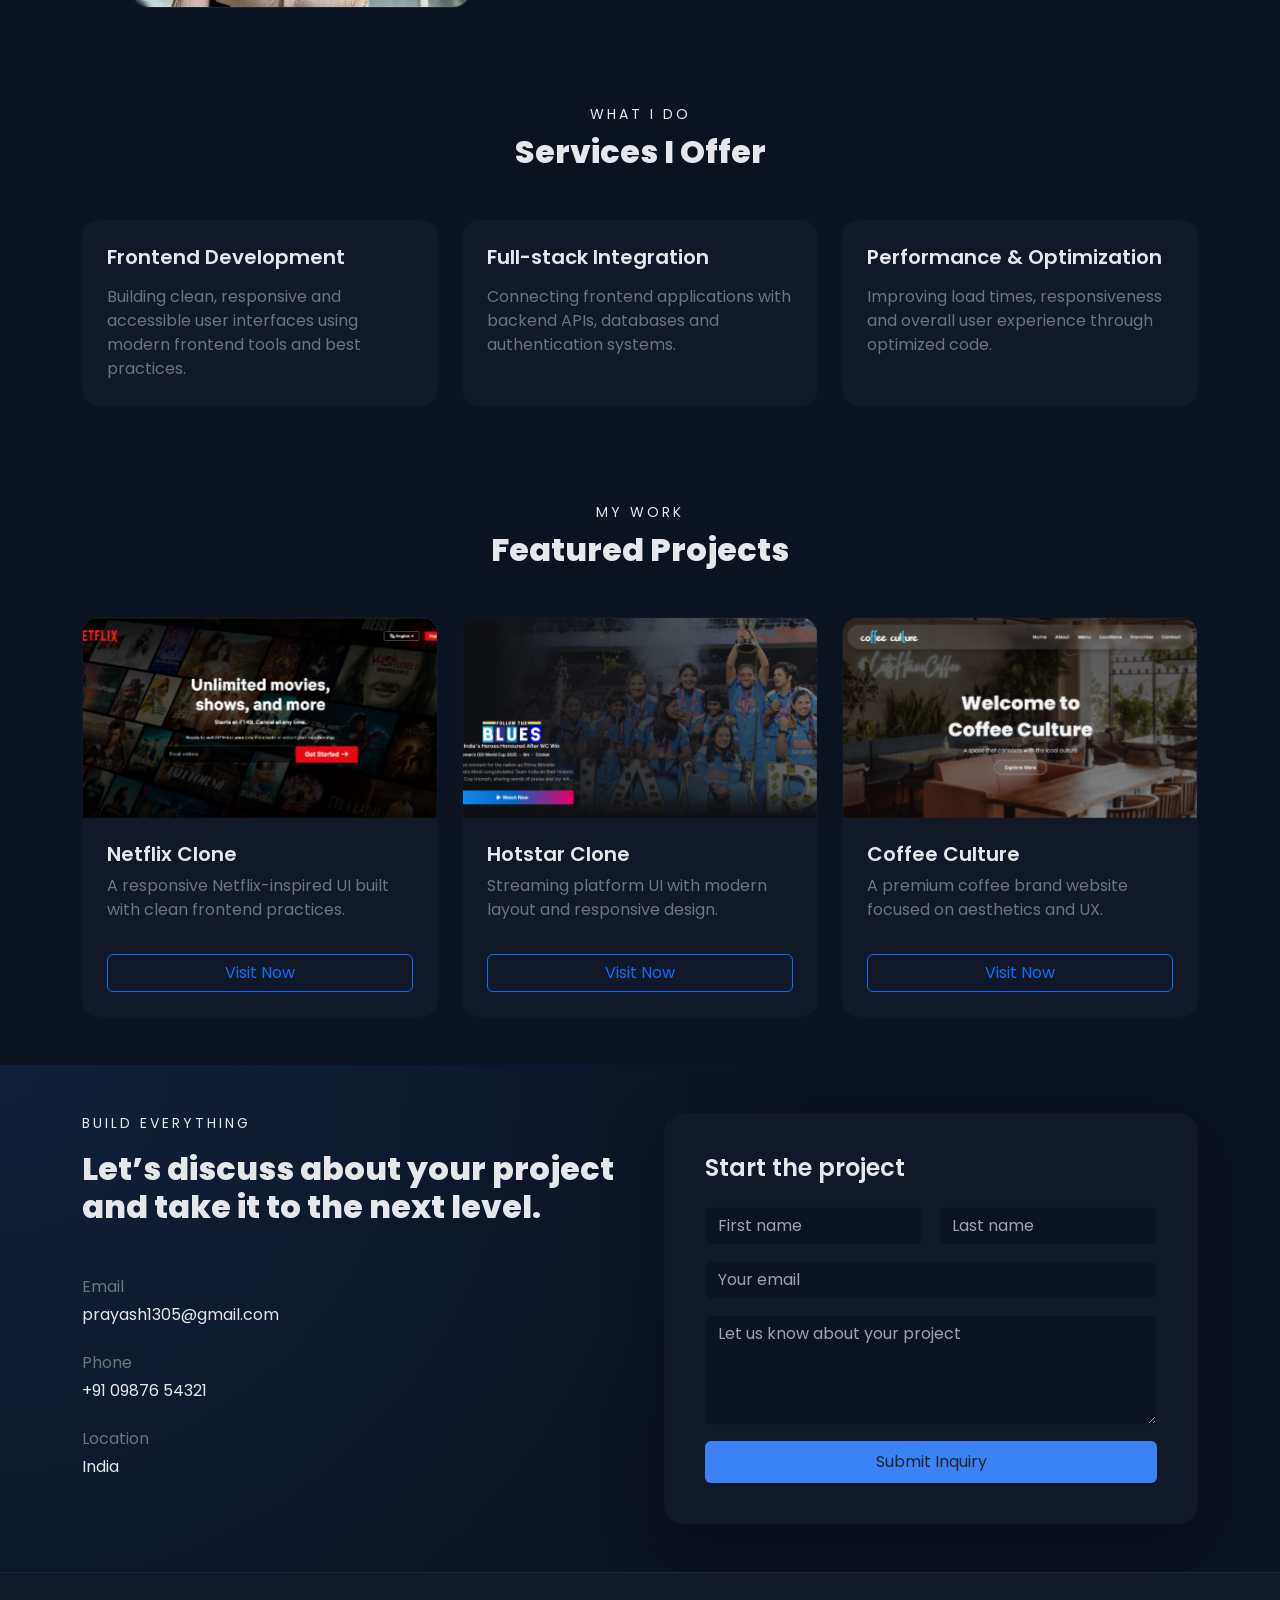
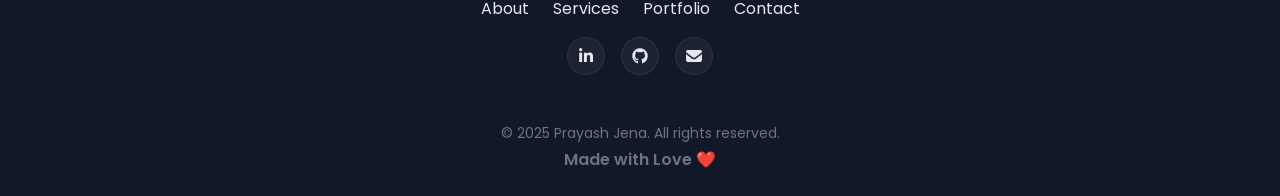
==== commit 6d39db62: "Fix more Good UI in phones" ====
--- a/index.html
+++ b/index.html
@@ -23,10 +23,18 @@
           <img src="./assets/images/Me/logo-me.png" alt="logo" width="95" height="95" class="img-fluid d-block">
         </a>
 
-        <button class="navbar-toggler border-0 shadow-none" type="button" data-bs-toggle="collapse"
-          data-bs-target="#mainNavbar">
-          <span class="navbar-toggler-icon"></span>
-        </button>
+        <div class="d-flex align-items-center gap-3">
+          <button id="themeToggle"
+            class="theme-toggle d-flex align-items-center justify-content-center rounded-circle border-0 d-lg-none"
+            aria-label="Toggle theme">
+            <i class="fa-solid fa-moon"></i>
+          </button>
+
+          <button class="navbar-toggler border-0 shadow-none" type="button" data-bs-toggle="collapse"
+            data-bs-target="#mainNavbar">
+            <span class="navbar-toggler-icon"></span>
+          </button>
+        </div>
 
         <div class="collapse navbar-collapse justify-content-end" id="mainNavbar">
           <ul class="navbar-nav align-items-lg-center gap-lg-4">
@@ -36,8 +44,8 @@
             <li class="nav-item"><a class="nav-link" href="#about">About</a></li>
             <li class="nav-item"><a class="nav-link" href="#contact">Contact</a></li>
 
-            <li class="nav-item ms-lg-3">
-              <button id="themeToggle"
+            <li class="nav-item ms-lg-3 d-none d-lg-block">
+              <button id="themeToggleDesktop"
                 class="theme-toggle d-flex align-items-center justify-content-center rounded-circle border-0"
                 aria-label="Toggle theme">
                 <i class="fa-solid fa-moon"></i>
--- a/assets/css/style.css
+++ b/assets/css/style.css
@@ -35,7 +35,6 @@
 }
 
 html, body {
-  width: 100%;
   max-width: 100%;
   overflow-x: hidden;
 }
@@ -48,15 +47,16 @@
 
 section {
   background-color: var(--bg-main);
-}
-
+  overflow-x: hidden;
+}
+
+/* Navbar */
 header {
   position: fixed;
   top: 0;
   left: 0;
-  right: 0;
-  width: 100%;
-  z-index: 20;
+  width: 100%;
+  z-index: 1000;
 }
 
 .navbar {
@@ -80,30 +80,6 @@
 
 .navbar .nav-link:hover {
   color: var(--accent-blue);
-}
-
-.navbar-toggler {
-  border-color: rgba(255, 255, 255, 0.6);
-}
-
-.navbar-toggler-icon {
-  filter: brightness(0) invert(1);
-}
-
-.navbar-dark .navbar-toggler-icon {
-  filter: invert(1);
-}
-
-body.light-theme .navbar-toggler {
-  border-color: rgba(0,0,0,.35);
-}
-
-body.light-theme .navbar-toggler-icon {
-  filter: invert(0);
-}
-
-.container {
-  overflow-x: hidden;
 }
 
 .navbar .nav-link::after {
@@ -121,6 +97,22 @@
   width: 100%;
 }
 
+.navbar-toggler {
+  border-color: rgba(255, 255, 255, 0.6);
+}
+
+.navbar-toggler-icon {
+  filter: brightness(0) invert(1);
+}
+
+body.light-theme .navbar-toggler {
+  border-color: rgba(0, 0, 0, 0.35);
+}
+
+body.light-theme .navbar-toggler-icon {
+  filter: invert(0);
+}
+
 .theme-toggle {
   width: 40px;
   height: 40px;
@@ -138,6 +130,7 @@
 
 .theme-toggle i {
   transition: transform 0.4s ease, opacity 0.4s ease;
+  will-change: transform, opacity;
 }
 
 .theme-toggle i.rotate {
@@ -185,6 +178,7 @@
 .animate-right {
   opacity: 0;
   transition: all 0.8s ease;
+  will-change: transform, opacity;
 }
 
 .animate-up {
@@ -204,6 +198,7 @@
 .animate-right.show {
   opacity: 1;
   transform: translate(0);
+  will-change: auto;
 }
 
 /* Cards */
@@ -216,14 +211,13 @@
 }
 
 .surface {
-  max-width: 100%;
-  overflow: hidden;
   border-radius: 16px;
 }
 
 .service-card {
   border-radius: 16px;
   transition: all 0.3s ease;
+  will-change: transform;
 }
 
 .service-card:hover {
@@ -236,6 +230,7 @@
   border-radius: 16px;
   overflow: hidden;
   transition: all 0.3s ease;
+  will-change: transform;
 }
 
 .project-card:hover {
@@ -244,24 +239,37 @@
 }
 
 .project-img-wrapper {
+  width: 100%;
+  height: 200px;
   overflow: hidden;
+  position: relative;
 }
 
 .project-img-wrapper img {
   width: 100%;
-  height: 200px;
+  height: 100%;
   object-fit: cover;
+  display: block;
   transition: transform 0.5s ease;
-}
-
-.project-card:hover img {
+  will-change: transform;
+}
+
+.project-card:hover .project-img-wrapper img {
   transform: scale(1.08);
 }
 
 .about-img-wrapper {
   max-width: 340px;
+  width: 100%;
   border-radius: 18px;
   border: 1px solid rgba(255, 255, 255, 0.08);
+  overflow: hidden;
+}
+
+.about-img-wrapper img {
+  width: 100%;
+  height: auto;
+  display: block;
 }
 
 .sub-title {
@@ -286,7 +294,7 @@
 }
 
 .contact-form-box {
-  padding: 2.5rem;
+  padding: 40px;
   border-radius: 20px;
   box-shadow: 0 20px 60px rgba(0, 0, 0, 0.3);
 }
@@ -383,10 +391,6 @@
 
 /* Media Queries */
 @media (max-width: 576px) {
-  body{
-    overflow-x: hidden;
-  }
-
   section {
     padding: 48px 0;
   }
@@ -399,7 +403,7 @@
     font-size: 15.2px;
   }
 
-  .project-img-wrapper img {
+  .project-img-wrapper {
     height: 180px;
   }
 
@@ -414,5 +418,8 @@
     background: rgba(255, 255, 255, 0.08);
     backdrop-filter: blur(6px);
   }
-}
-
+
+  .contact-form-box {
+    padding: 24px;
+  }
+}
